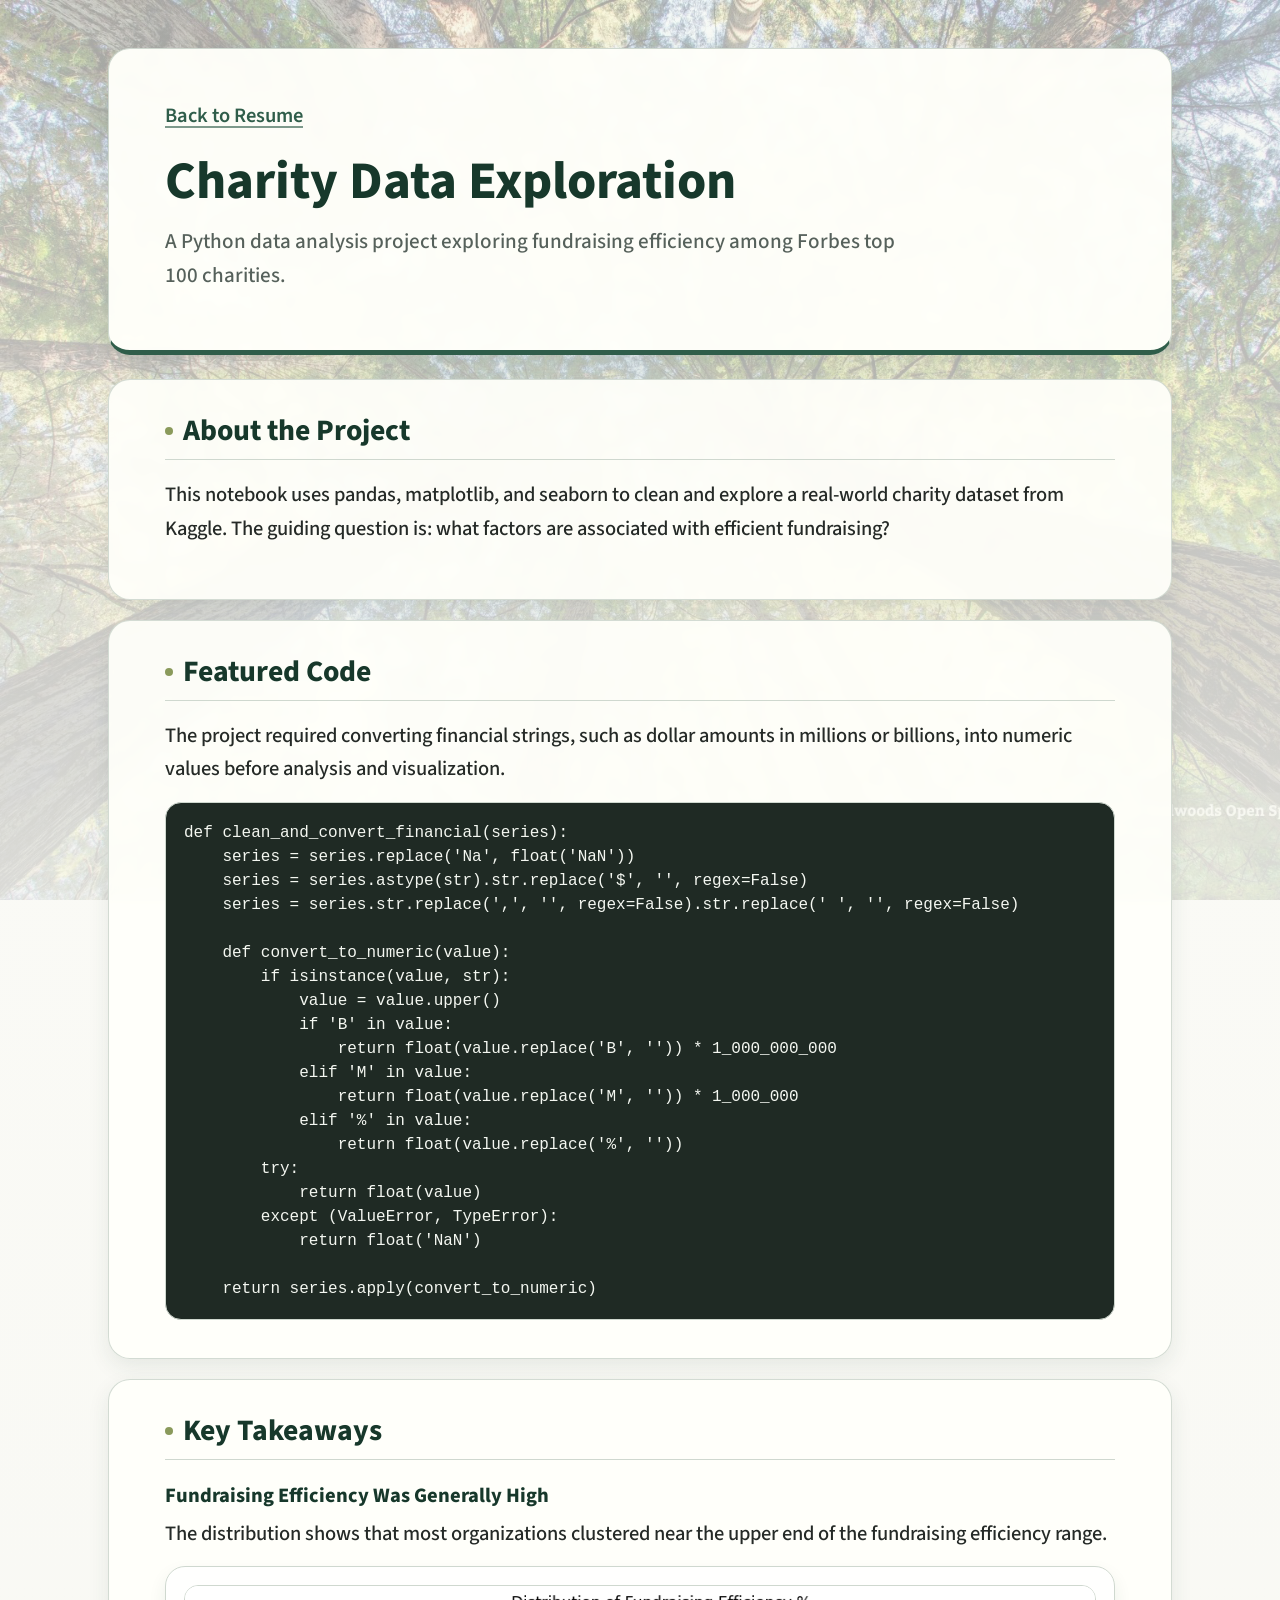
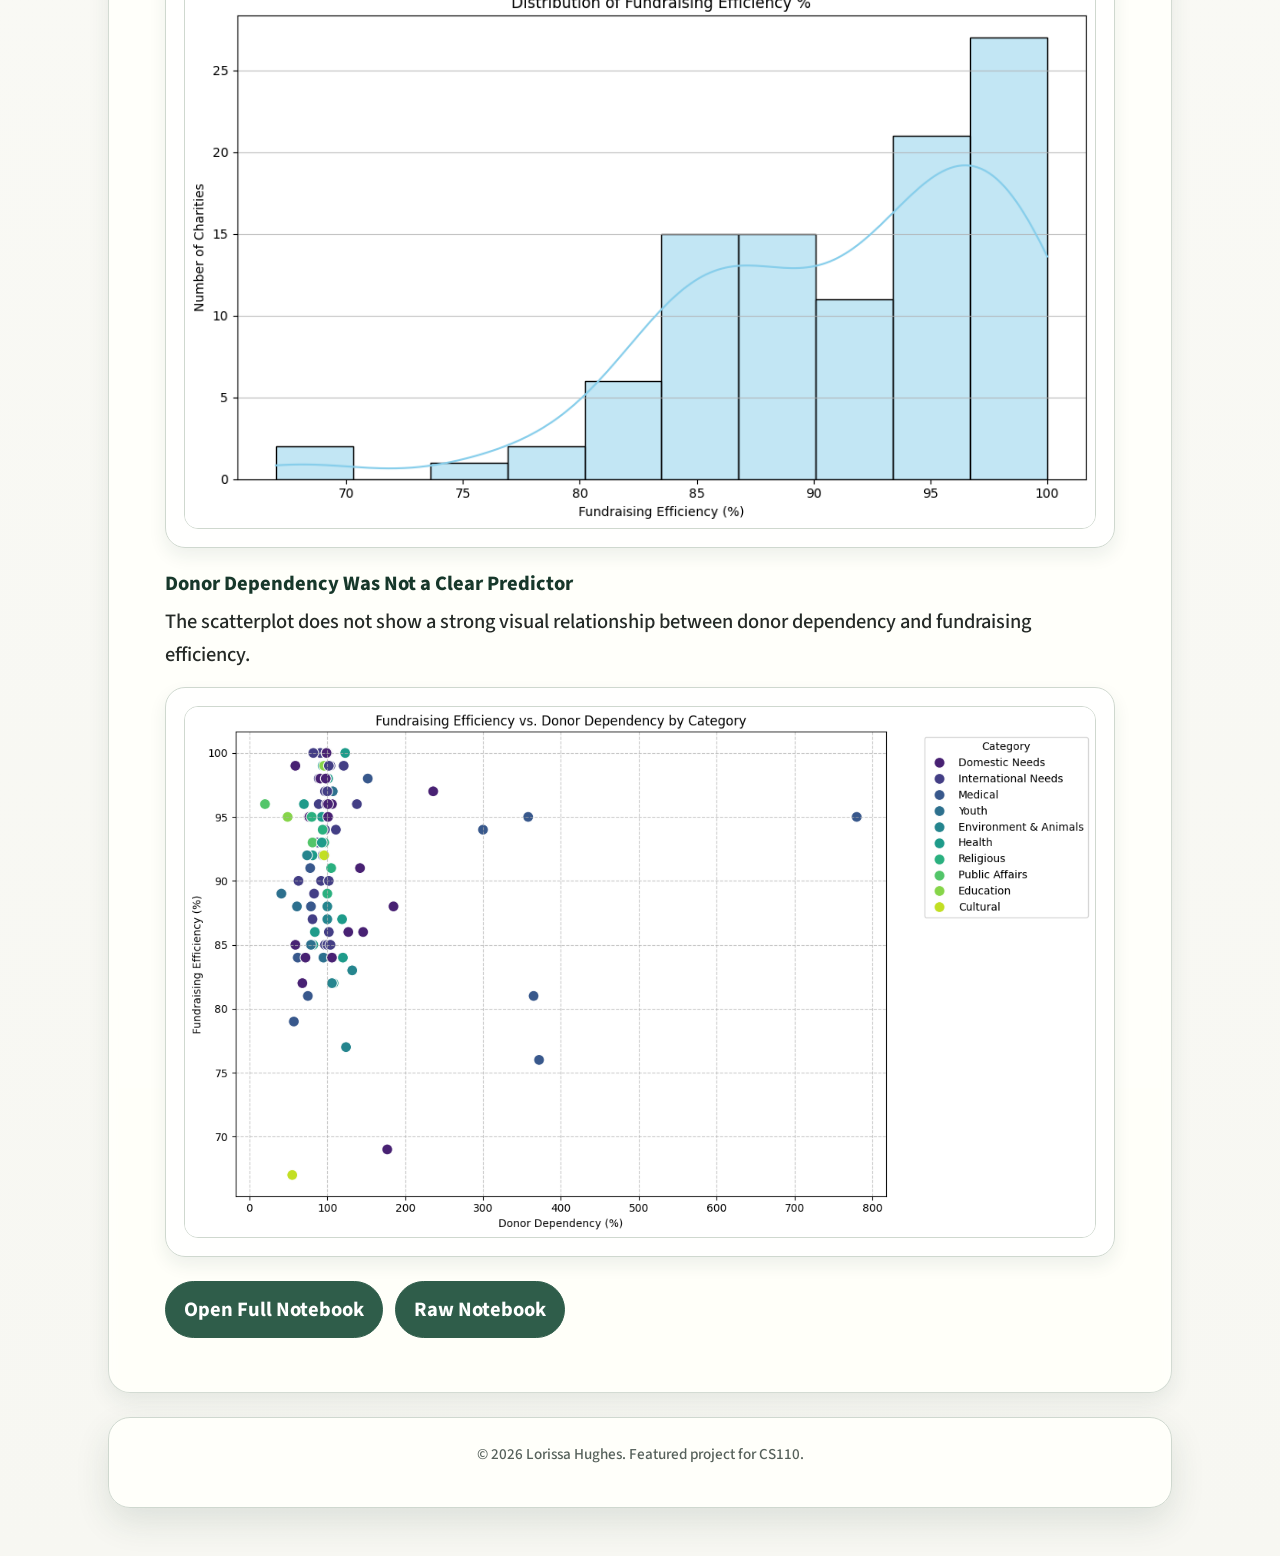
==== charity-data-exploration.html @ ad154ec5 "Add files via upload" ====
<!DOCTYPE html>
<html lang="en">
<head>
    <meta charset="UTF-8">
    <meta name="viewport" content="width=device-width, initial-scale=1.0">
    <title>Charity Data Exploration</title>
    <link rel="stylesheet" href="../styles.css">
</head>
<body>
    <header>
        <p class="project-nav"><a href="../project8.html" title="Return to Lorissa Hughes resume">Back to Resume</a></p>
        <h1>Charity Data Exploration</h1>
        <p class="subtitle">A Python data analysis project exploring fundraising efficiency among Forbes top 100 charities.</p>
    </header>

    <main class="project-page">
        <section>
            <h2>About the Project</h2>
            <p>
                This notebook uses pandas, matplotlib, and seaborn to clean and explore a
                real-world charity dataset from Kaggle. The guiding question is: what factors
                are associated with efficient fundraising?
            </p>
        </section>

        <section>
            <h2>Featured Code</h2>
            <p>
                The project required converting financial strings, such as dollar amounts in
                millions or billions, into numeric values before analysis and visualization.
            </p>
            <pre class="code-sample"><code>def clean_and_convert_financial(series):
    series = series.replace('Na', float('NaN'))
    series = series.astype(str).str.replace('$', '', regex=False)
    series = series.str.replace(',', '', regex=False).str.replace(' ', '', regex=False)

    def convert_to_numeric(value):
        if isinstance(value, str):
            value = value.upper()
            if 'B' in value:
                return float(value.replace('B', '')) * 1_000_000_000
            elif 'M' in value:
                return float(value.replace('M', '')) * 1_000_000
            elif '%' in value:
                return float(value.replace('%', ''))
        try:
            return float(value)
        except (ValueError, TypeError):
            return float('NaN')

    return series.apply(convert_to_numeric)</code></pre>
        </section>

        <section>
            <h2>Key Takeaways</h2>
            <h3>Fundraising Efficiency Was Generally High</h3>
            <p>
                The distribution shows that most organizations clustered near the upper
                end of the fundraising efficiency range.
            </p>
            <div class="graph-bubble">
                <img src="project6-fundraising-efficiency-distribution.png" alt="Histogram showing the distribution of fundraising efficiency percentages">
            </div>

            <h3>Donor Dependency Was Not a Clear Predictor</h3>
            <p>
                The scatterplot does not show a strong visual relationship between donor
                dependency and fundraising efficiency.
            </p>
            <div class="graph-bubble">
                <img src="project6-donor-dependency-scatter.png" alt="Scatterplot comparing fundraising efficiency and donor dependency by charity category">
            </div>
            <p class="project-actions">
                <a class="button" href="project6-full-notebook.html" title="Open the full Charity Data Exploration notebook with outputs">Open Full Notebook</a>
                <a class="button" href="project6-2.ipynb" title="Open the raw Charity Data Exploration notebook file">Raw Notebook</a>
            </p>
        </section>
    </main>

    <footer>
        <p>&copy; 2026 Lorissa Hughes. Featured project for CS110.</p>
    </footer>
</body>
</html>
---- styles.css ----
/* Lorissa H. */
/* Final project stylesheet: minimalist, professional, with PNW-inspired accents. */

@import url("https://fonts.googleapis.com/css2?family=Source+Sans+3:wght@400;500;600;700;800&display=swap");

/* Reset the browser defaults so spacing is predictable across the whole page. */
* {
    margin: 0;
    padding: 0;
    box-sizing: border-box;
}

/* Main color palette for the page. */
:root {
    --page: #f7f7f2;
    --surface: rgba(255, 255, 250, 0.96);
    --surface-strong: #ffffff;
    --text: #252a27;
    --muted: #56615b;
    --line: #cfd8cf;
    --green: #2f5d4a;
    --green-dark: #17382b;
    --green-soft: #e4eee8;
    --moss: #8a9a5b;
    --shadow: 0 14px 34px rgba(31, 63, 50, 0.12);
    --shadow-soft: 0 8px 22px rgba(31, 63, 50, 0.09);
}

/* Enables smooth scrolling for in-page links. */
html {
    scroll-behavior: smooth;
}

/* Sets the main page width, typography, and background color. */
body {
    min-height: 100vh;
    max-width: 1120px;
    margin: 0 auto;
    padding: 48px 28px;
    position: relative;
    font-family: "Source Sans 3", "Helvetica Neue", Arial, sans-serif;
    font-size: 1.28rem;
    font-weight: 500;
    line-height: 1.62;
    color: var(--text);
    background:
        radial-gradient(circle at top left, rgba(228, 238, 232, 0.9), transparent 34rem),
        linear-gradient(180deg, #fbfbf7 0%, var(--page) 100%);
}

/* Adds the transparent redwoods background image behind the content. */
body::before {
    content: "";
    position: fixed;
    top: 0;
    left: 0;
    width: 100%;
    height: 100%;
    background-image:
        linear-gradient(rgba(247, 247, 242, 0.66), rgba(247, 247, 242, 0.88)),
        url("redwoods-background.png");
    background-position: center;
    background-size: cover;
    opacity: 0.95;
    z-index: -1;
}

/* Gives the major page areas a light panel effect so the text stays readable. */
header,
footer {
    background: var(--surface);
    border: 1px solid var(--line);
    border-radius: 22px;
    box-shadow: var(--shadow);
    backdrop-filter: blur(4px);
}

/* Styles the top introduction area. */
header {
    padding: 50px 56px 42px;
    border-bottom: 5px solid var(--green);
}

/* Places intro text and profile photo side by side on larger screens. */
.profile-header {
    display: flex;
    align-items: center;
    gap: 28px;
}

/* Allows the intro text to take up the available space next to the image. */
.profile-text {
    flex: 1;
}

/* Keeps the profile picture consistently sized and cropped. */
.profile-photo {
    width: 190px;
    aspect-ratio: 1;
    object-fit: cover;
    object-position: center;
    border-radius: 24px;
    border: 4px solid var(--surface-strong);
    box-shadow: 0 0 0 1px var(--line);
}

/* Keeps email and phone links grouped without crowding them. */
.contact-links {
    display: flex;
    flex-wrap: wrap;
    gap: 10px 16px;
    margin-bottom: 0;
}

/* Slightly sizes down the contact links so they do not overpower the header. */
.contact-links a {
    font-size: 0.98rem;
}

/* Creates space between the header and the individual content sections. */
main {
    display: grid;
    gap: 18px;
    margin-top: 24px;
}

/* Keeps the footer simple and secondary. */
footer {
    margin-top: 24px;
    padding: 24px 56px;
    color: var(--muted);
    font-size: 0.95rem;
    text-align: center;
}

/* Shared heading style for a consistent hierarchy. */
h1,
h2,
h3 {
    line-height: 1.2;
    color: var(--green-dark);
    font-weight: 750;
}

/* Main name heading in the header. */
h1 {
    font-size: 3.3rem;
    margin-bottom: 10px;
    letter-spacing: 0;
}

/* Section headings for each major part of the page. */
h2 {
    margin: 38px 0 18px;
    padding-bottom: 10px;
    border-bottom: 1px solid var(--line);
    font-size: 1.85rem;
}

/* Small moss dot detail before section headings. */
h2::before {
    content: "";
    display: inline-block;
    width: 8px;
    height: 8px;
    margin-right: 10px;
    border-radius: 50%;
    background: var(--moss);
    vertical-align: 0.16em;
}

/* Subheadings for schools, jobs, and projects. */
h3 {
    margin: 24px 0 8px;
    font-size: 1.28rem;
}

/* Subtle divider under the header intro. */
hr {
    width: 100%;
    max-width: 420px;
    margin: 20px 0 14px;
    border: 0;
    border-top: 1px solid var(--line);
}

/* Standard paragraph spacing. */
p {
    margin-bottom: 16px;
}

/* Link styling with a quiet green accent. */
a {
    color: var(--green);
    font-weight: 600;
    text-decoration-thickness: 2px;
    text-decoration-color: rgba(47, 93, 74, 0.62);
    text-underline-offset: 4px;
}

/* Makes links feel interactive when hovered or focused. */
a:hover,
a:focus {
    color: var(--green-dark);
    text-decoration-color: var(--green-dark);
}

/* Navigation styling for an optional menu. */
nav {
    margin-top: 24px;
}

/* Keeps navigation links in a flexible row. */
nav ul {
    display: flex;
    flex-wrap: wrap;
    gap: 10px;
    list-style: none;
}

/* Makes nav links look like clean, small buttons. */
nav a {
    display: inline-block;
    padding: 8px 12px;
    border: 1px solid var(--line);
    border-radius: 999px;
    background: var(--surface-strong);
    color: var(--green-dark);
    text-decoration: none;
}

/* Adds a soft green hover effect to nav links. */
nav a:hover,
nav a:focus {
    border-color: var(--green);
    background: var(--green-soft);
}

/* Adds breathing room inside each content section while softly showing the background around it. */
section {
    padding: 34px 56px 38px;
    border: 1px solid rgba(207, 216, 207, 0.9);
    border-radius: 22px;
    background: rgba(255, 255, 250, 0.93);
    box-shadow: var(--shadow-soft);
    backdrop-filter: blur(4px);
}

/* Keeps the first heading in each section from adding extra top space. */
section h2:first-child {
    margin-top: 0;
}

/* Sets consistent spacing for both ordered and unordered lists. */
ul,
ol {
    margin: 0 0 16px 24px;
}

/* Keeps list items readable instead of cramped. */
li {
    margin-bottom: 8px;
}

/* Makes images responsive so they do not overflow on small screens. */
img {
    max-width: 100%;
    height: auto;
    border-radius: 14px;
    border: 1px solid var(--line);
}

/* Optional blockquote styling for quotes or callouts. */
blockquote {
    margin: 20px 0;
    padding: 14px 18px;
    border-left: 4px solid var(--green);
    border-radius: 10px;
    background: var(--green-soft);
    color: var(--green-dark);
}

/* Table styling for structured information. */
table {
    width: 100%;
    margin: 20px 0;
    border-collapse: collapse;
    border-radius: 12px;
    overflow: hidden;
    background: var(--surface-strong);
}

/* Keeps table cells readable and aligned. */
th,
td {
    padding: 11px 12px;
    border-bottom: 1px solid var(--line);
    text-align: left;
}

/* Highlights table headers with the soft green accent. */
th {
    color: var(--green-dark);
    background: var(--green-soft);
}

/* Shared styling for buttons and button-like links. */
button,
.button {
    display: inline-block;
    padding: 11px 18px;
    border: 1px solid var(--green);
    border-radius: 999px;
    background: var(--green);
    color: #ffffff;
    font: inherit;
    font-weight: 700;
    text-decoration: none;
    cursor: pointer;
}

/* Darkens buttons on hover/focus for clearer interaction feedback. */
button:hover,
button:focus,
.button:hover,
.button:focus {
    background: var(--green-dark);
    border-color: var(--green-dark);
}

/* Intro/subtitle text should feel quieter than the main heading. */
.intro,
.subtitle {
    max-width: 760px;
    color: var(--muted);
    font-size: 1.32rem;
}

/* Small highlight style for key phrases. */
.highlight {
    padding: 2px 7px;
    border-radius: 999px;
    background: var(--green-soft);
    color: var(--green-dark);
    font-weight: 650;
}

/* Simple card style for repeated content blocks. */
.card {
    margin: 18px 0;
    padding: 18px;
    border: 1px solid var(--line);
    border-radius: 14px;
    background: var(--surface-strong);
}

/* Organizes featured projects across the page. */
.featured-projects-grid {
    display: grid;
    grid-template-columns: repeat(3, 1fr);
    gap: 22px;
}

/* Keeps featured project entries distinct without making them feel heavy. */
.featured-project {
    display: flex;
    flex-direction: column;
    padding: 24px;
    border: 1px solid var(--line);
    border-radius: 18px;
    background: rgba(255, 255, 255, 0.76);
    box-shadow: 0 8px 18px rgba(31, 63, 50, 0.08);
}

/* Keeps project titles compact inside the horizontal layout. */
.featured-project h3 {
    margin-top: 0;
    color: var(--green-dark);
    font-size: 1.45rem;
    font-weight: 800;
}

/* Pushes each project button to the bottom of its block. */
.featured-project .button {
    align-self: center;
    margin-top: auto;
}

/* Secondary details like dates and locations. */
.details {
    color: var(--muted);
    font-size: 1.02rem;
}

/* Project detail pages use the same panels with focused code examples. */
.project-page {
    display: block;
}

.project-page section {
    margin-top: 20px;
}

.project-nav {
    margin: 0 0 18px;
}

.code-sample {
    overflow-x: auto;
    padding: 18px;
    border: 1px solid var(--line);
    border-radius: 16px;
    background: #1f2a24;
    color: #f4f7f1;
    font-size: 1rem;
    line-height: 1.5;
}

.project-actions {
    display: flex;
    flex-wrap: wrap;
    gap: 12px;
}

/* Keeps project screenshots polished and full-width. */
.scene-image {
    display: block;
    width: 100%;
    margin-top: 14px;
    border-radius: 18px;
    box-shadow: var(--shadow-soft);
}

/* Pairs project takeaways with supporting visuals when a notebook has one. */
.takeaway-plot {
    margin: 18px 0;
    padding: 16px;
    border: 1px solid var(--line);
    border-radius: 14px;
    background: rgba(255, 255, 255, 0.58);
}

.takeaway-plot p {
    margin-bottom: 12px;
}

.takeaway-plot h3 {
    margin-top: 0;
    margin-bottom: 8px;
}

.takeaway-plot img {
    display: block;
    width: 100%;
    background: #ffffff;
}

/* Gives standalone graphs their own rounded visual container. */
.graph-bubble {
    margin: 16px 0 24px;
    padding: 18px;
    border: 1px solid var(--line);
    border-radius: 20px;
    background: rgba(255, 255, 255, 0.78);
    box-shadow: 0 8px 18px rgba(31, 63, 50, 0.08);
}

.graph-bubble img {
    display: block;
    width: 100%;
    border-radius: 14px;
    background: #ffffff;
}

/* Highlights compact code snippets and numeric results on project pages. */
.result-bubble {
    margin: 16px 0 24px;
    padding: 18px;
    border: 1px solid var(--line);
    border-radius: 20px;
    background: rgba(255, 255, 255, 0.78);
    box-shadow: 0 8px 18px rgba(31, 63, 50, 0.08);
}

.result-bubble pre {
    overflow-x: auto;
    margin-bottom: 12px;
    padding: 14px;
    border-radius: 14px;
    background: #1f2a24;
    color: #f4f7f1;
    font-size: 0.98rem;
    line-height: 1.45;
}

.result-line {
    margin-bottom: 6px;
    color: var(--green-dark);
    font-size: 1.1rem;
    font-weight: 800;
}

.note {
    color: var(--muted);
    font-size: 0.96rem;
}

/* Full notebook exports keep cells readable inside the site design. */
.notebook-cell {
    margin-top: 20px;
    padding: 22px;
    border: 1px solid var(--line);
    border-radius: 20px;
    background: rgba(255, 255, 250, 0.93);
    box-shadow: var(--shadow-soft);
}

.notebook-cell h1,
.notebook-cell h2,
.notebook-cell h3,
.notebook-cell h4 {
    margin-top: 0;
}

.cell-label {
    margin-bottom: 8px;
    color: var(--muted);
    font-size: 0.9rem;
    font-weight: 700;
}

.notebook-output {
    overflow-x: auto;
    margin-top: 12px;
    padding: 14px;
    border: 1px solid var(--line);
    border-radius: 12px;
    background: var(--surface-strong);
    color: var(--text);
    font-size: 0.92rem;
    line-height: 1.45;
}

.notebook-plot {
    display: block;
    max-width: 100%;
    margin-top: 14px;
    border-radius: 14px;
    border: 1px solid var(--line);
    background: #ffffff;
}

.notebook-html-output {
    overflow-x: auto;
    margin-top: 12px;
}

/* Mobile layout adjustments so the page still works on phones. */
@media (max-width: 700px) {
    /* Reduces the outer page padding on smaller screens. */
    body {
        padding: 22px 14px;
        font-size: 1.15rem;
    }

    /* Keeps the main panels from feeling too tight on mobile. */
    header,
    footer {
        padding-left: 22px;
        padding-right: 22px;
    }

    /* Reduces section padding on smaller screens. */
    section {
        padding: 26px 22px 28px;
    }

    /* Stacks featured projects so they stay readable on narrow screens. */
    .featured-projects-grid {
        grid-template-columns: 1fr;
    }

    /* Stacks the intro text and profile photo on narrow screens. */
    .profile-header {
        align-items: flex-start;
        flex-direction: column;
        gap: 18px;
    }

    /* Makes the profile photo smaller on mobile. */
    .profile-photo {
        width: 136px;
    }

    /* Stacks contact links so they are easy to tap. */
    .contact-links {
        display: block;
    }

    /* Adds space between stacked contact links. */
    .contact-links a {
        display: block;
        margin-bottom: 6px;
    }

    /* Scales the main heading down on mobile. */
    h1 {
        font-size: 2.45rem;
    }

    h2 {
        font-size: 1.55rem;
    }

    h3 {
        font-size: 1.18rem;
    }

    /* Stacks nav links on small screens. */
    nav ul {
        display: block;
    }

    /* Adds spacing between stacked nav list items. */
    nav li {
        margin-bottom: 8px;
    }

    /* Makes nav links full width for easier tapping. */
    nav a {
        width: 100%;
    }
}
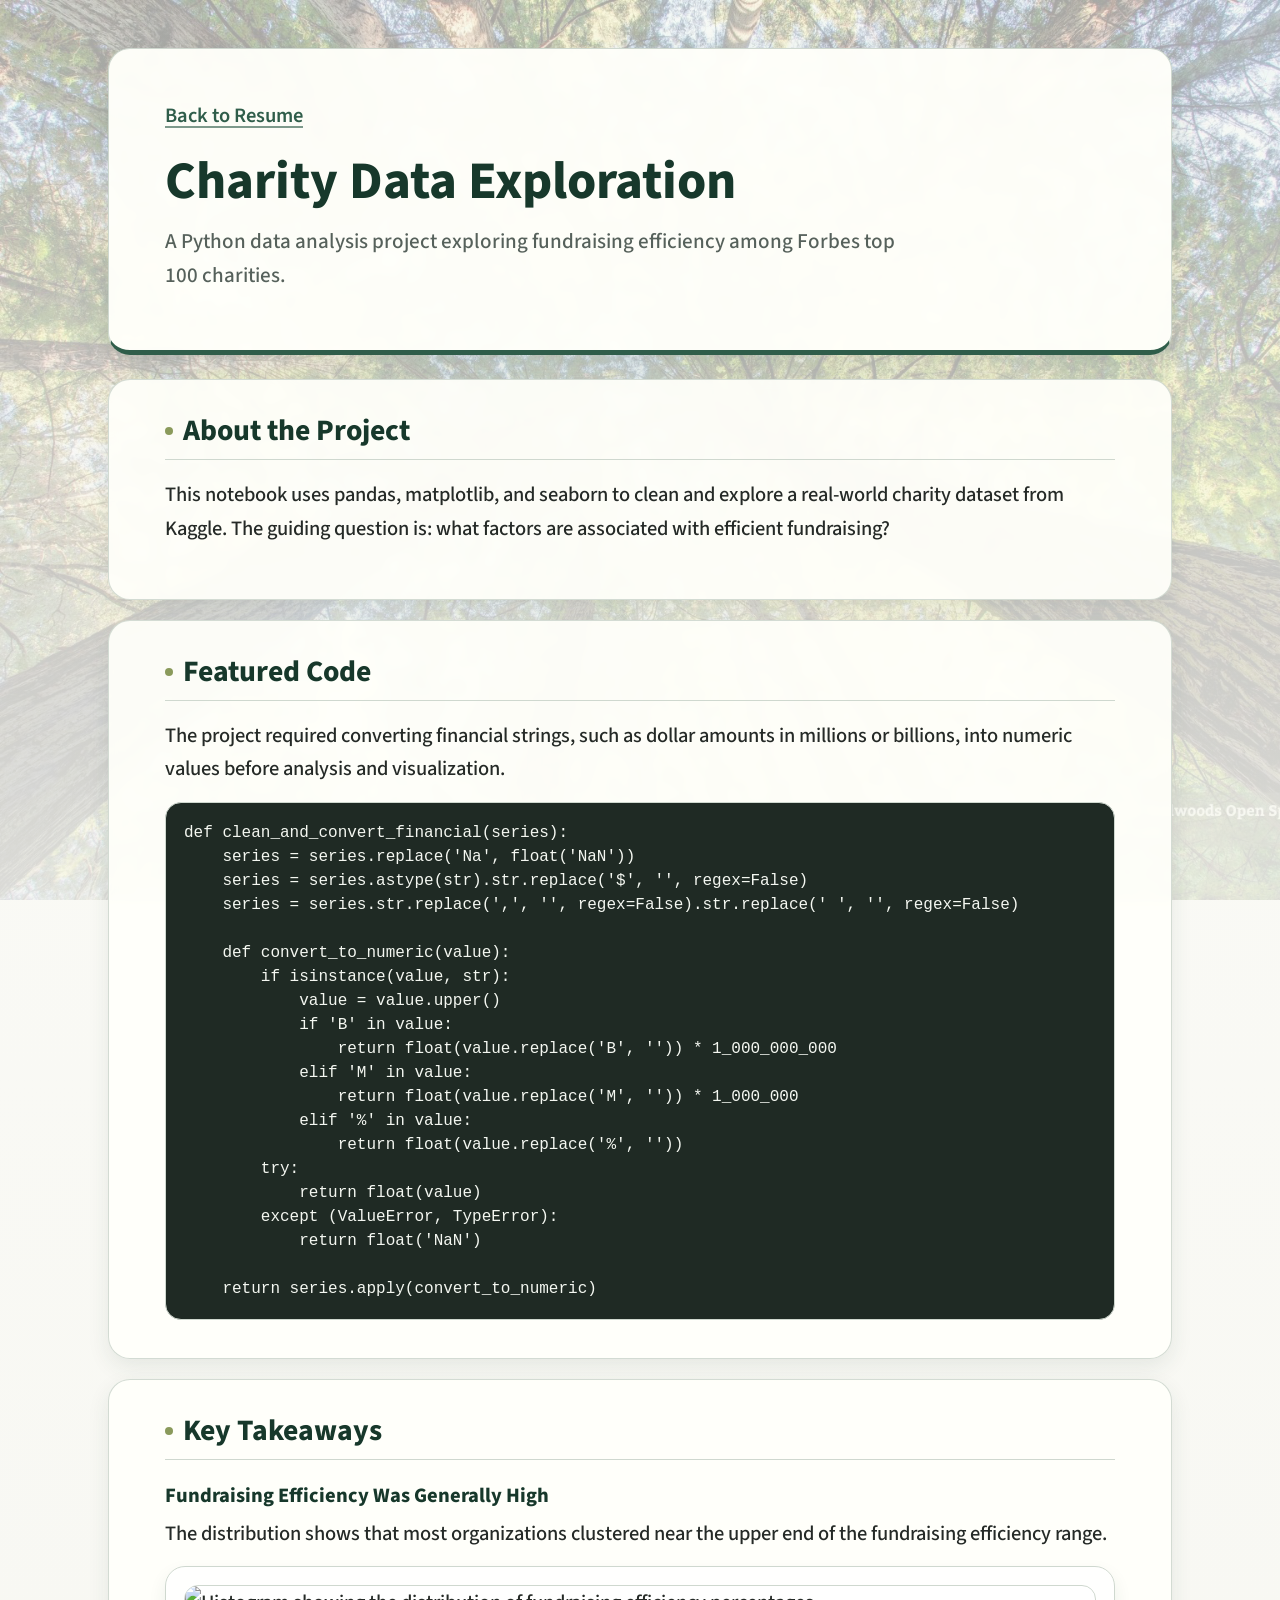
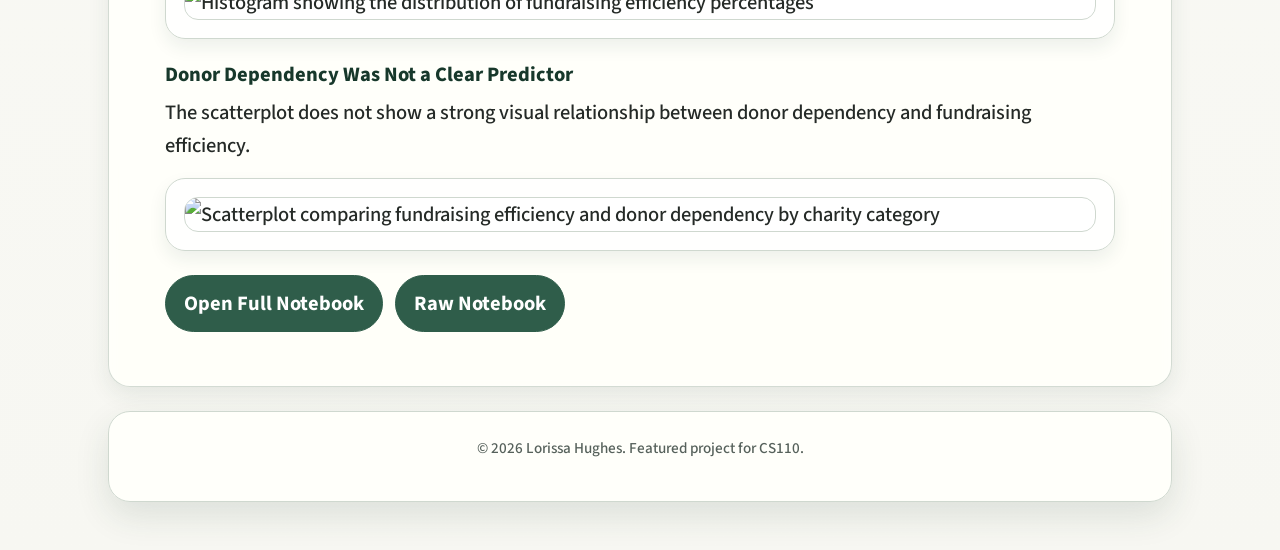
==== commit fa319997: "Add files via upload" ====
--- a/charity-data-exploration.html
+++ b/charity-data-exploration.html
@@ -4,11 +4,11 @@
     <meta charset="UTF-8">
     <meta name="viewport" content="width=device-width, initial-scale=1.0">
     <title>Charity Data Exploration</title>
-    <link rel="stylesheet" href="../styles.css">
+    <link rel="stylesheet" href="styles.css">
 </head>
 <body>
     <header>
-        <p class="project-nav"><a href="../project8.html" title="Return to Lorissa Hughes resume">Back to Resume</a></p>
+        <p class="project-nav"><a href="index.html" title="Return to Lorissa Hughes resume">Back to Resume</a></p>
         <h1>Charity Data Exploration</h1>
         <p class="subtitle">A Python data analysis project exploring fundraising efficiency among Forbes top 100 charities.</p>
     </header>
@@ -59,7 +59,7 @@
                 end of the fundraising efficiency range.
             </p>
             <div class="graph-bubble">
-                <img src="project6-fundraising-efficiency-distribution.png" alt="Histogram showing the distribution of fundraising efficiency percentages">
+                <img src="featured_projects/project6-fundraising-efficiency-distribution.png" alt="Histogram showing the distribution of fundraising efficiency percentages">
             </div>
 
             <h3>Donor Dependency Was Not a Clear Predictor</h3>
@@ -68,11 +68,11 @@
                 dependency and fundraising efficiency.
             </p>
             <div class="graph-bubble">
-                <img src="project6-donor-dependency-scatter.png" alt="Scatterplot comparing fundraising efficiency and donor dependency by charity category">
+                <img src="featured_projects/project6-donor-dependency-scatter.png" alt="Scatterplot comparing fundraising efficiency and donor dependency by charity category">
             </div>
             <p class="project-actions">
-                <a class="button" href="project6-full-notebook.html" title="Open the full Charity Data Exploration notebook with outputs">Open Full Notebook</a>
-                <a class="button" href="project6-2.ipynb" title="Open the raw Charity Data Exploration notebook file">Raw Notebook</a>
+                <a class="button" href="featured_projects/project6-full-notebook.html" title="Open the full Charity Data Exploration notebook with outputs">Open Full Notebook</a>
+                <a class="button" href="featured_projects/project6-2.ipynb" title="Open the raw Charity Data Exploration notebook file">Raw Notebook</a>
             </p>
         </section>
     </main>
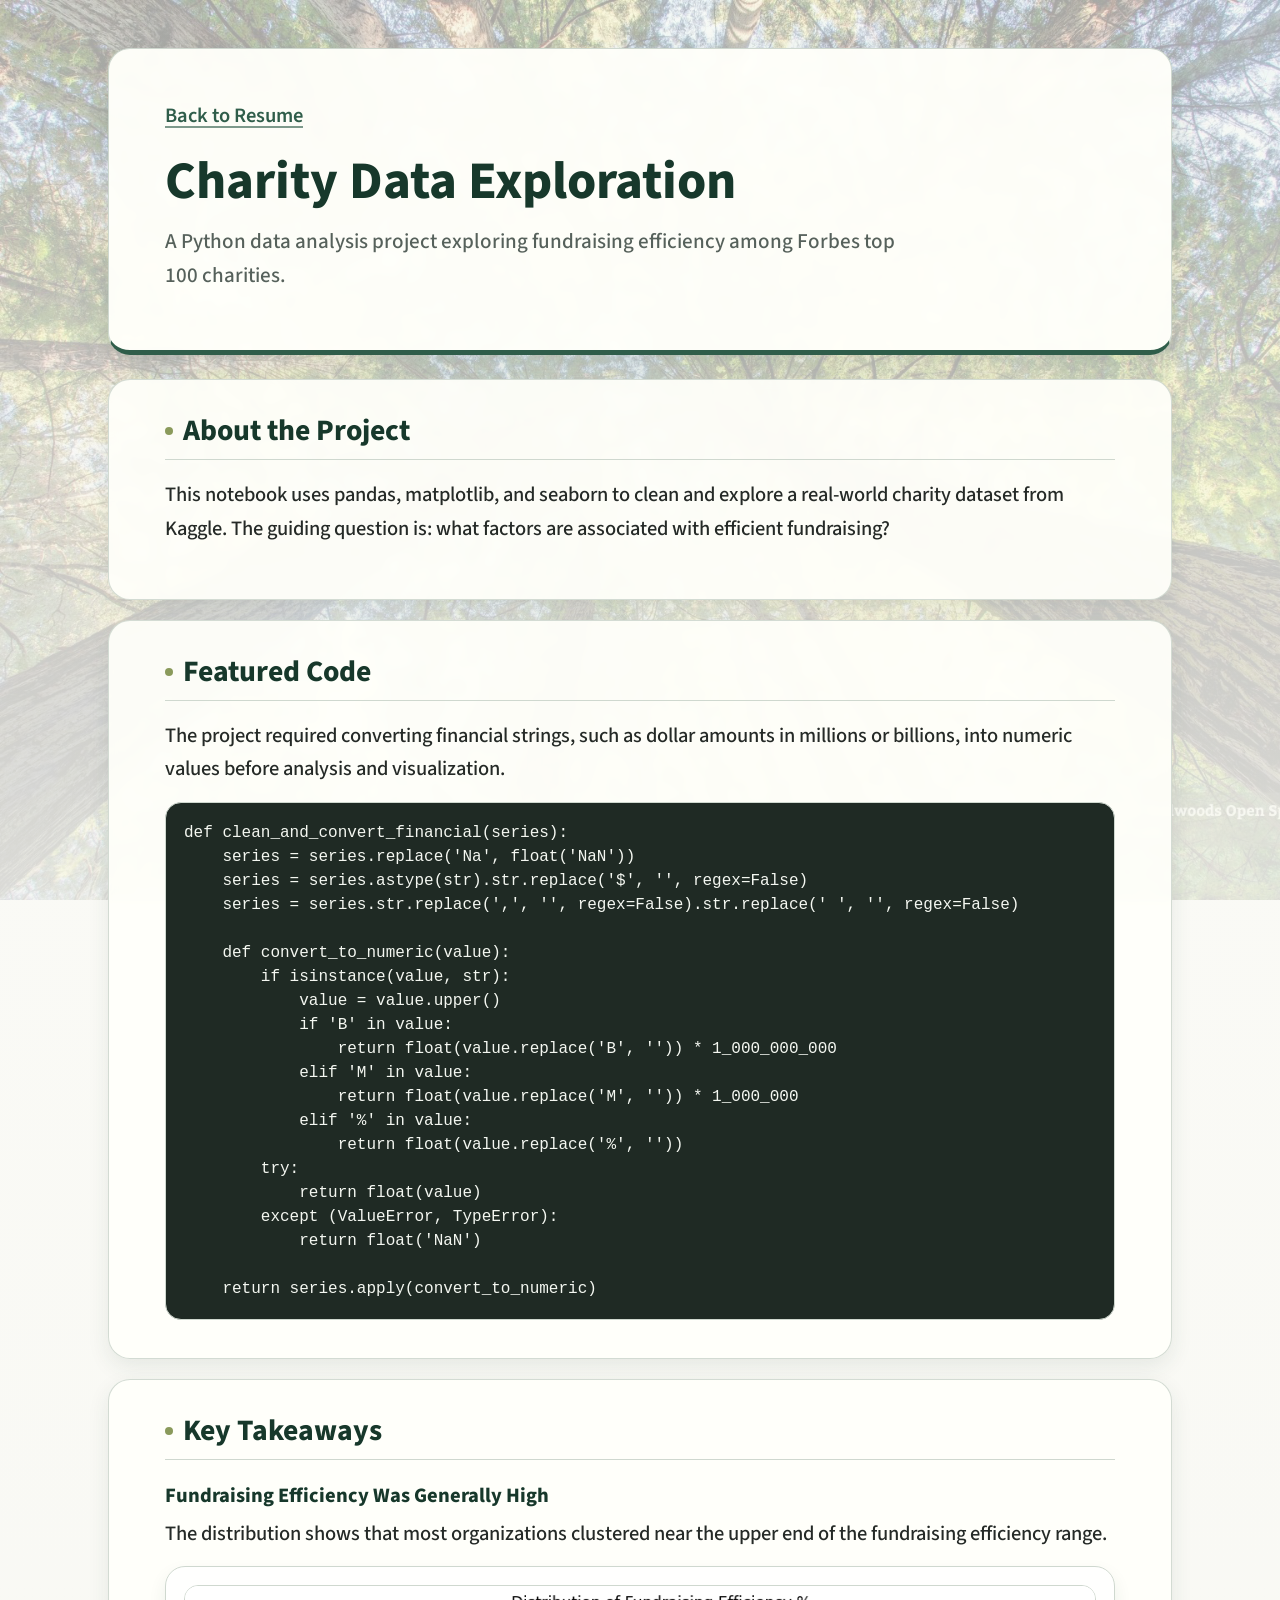
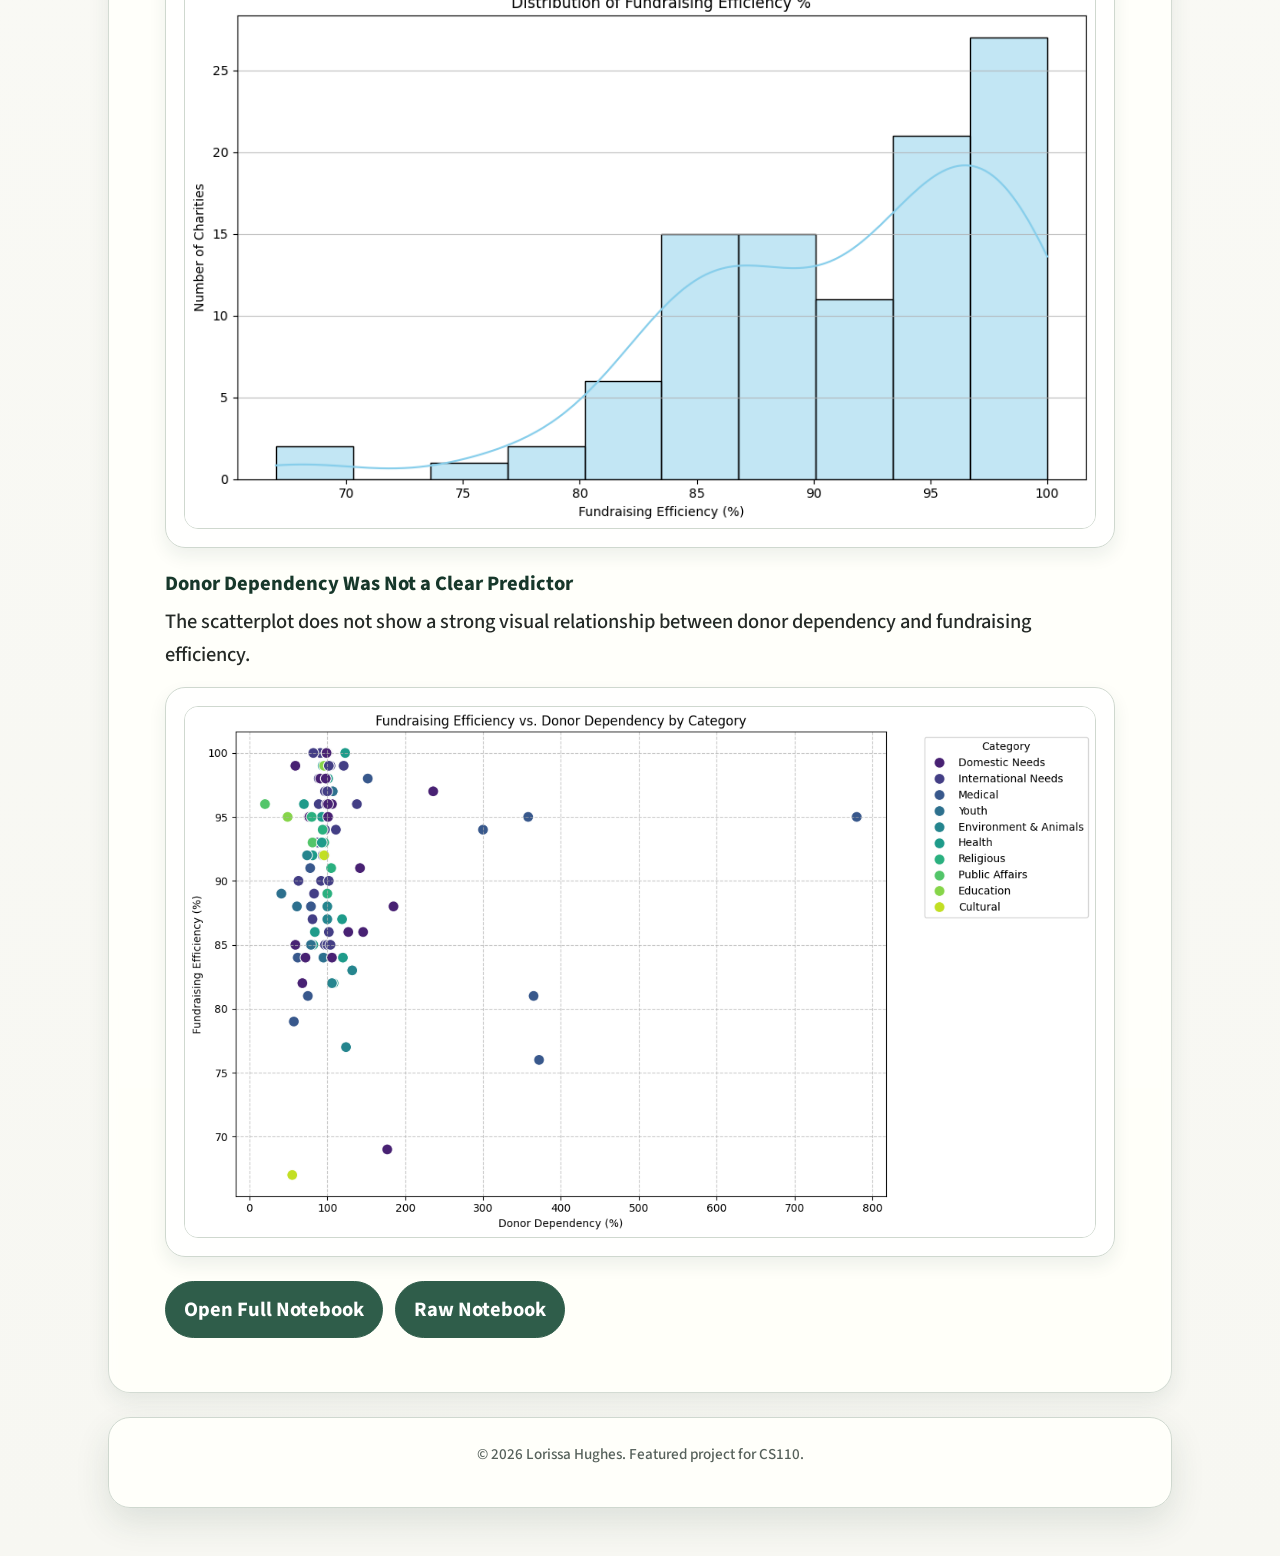
==== commit bde1ee1d: "Add files via upload" ====
--- a/charity-data-exploration.html
+++ b/charity-data-exploration.html
@@ -59,7 +59,7 @@
                 end of the fundraising efficiency range.
             </p>
             <div class="graph-bubble">
-                <img src="featured_projects/project6-fundraising-efficiency-distribution.png" alt="Histogram showing the distribution of fundraising efficiency percentages">
+                <img src="[data-uri]" alt="Histogram showing the distribution of fundraising efficiency percentages">
             </div>
 
             <h3>Donor Dependency Was Not a Clear Predictor</h3>
@@ -68,7 +68,7 @@
                 dependency and fundraising efficiency.
             </p>
             <div class="graph-bubble">
-                <img src="featured_projects/project6-donor-dependency-scatter.png" alt="Scatterplot comparing fundraising efficiency and donor dependency by charity category">
+                <img src="[data-uri]" alt="Scatterplot comparing fundraising efficiency and donor dependency by charity category">
             </div>
             <p class="project-actions">
                 <a class="button" href="featured_projects/project6-full-notebook.html" title="Open the full Charity Data Exploration notebook with outputs">Open Full Notebook</a>
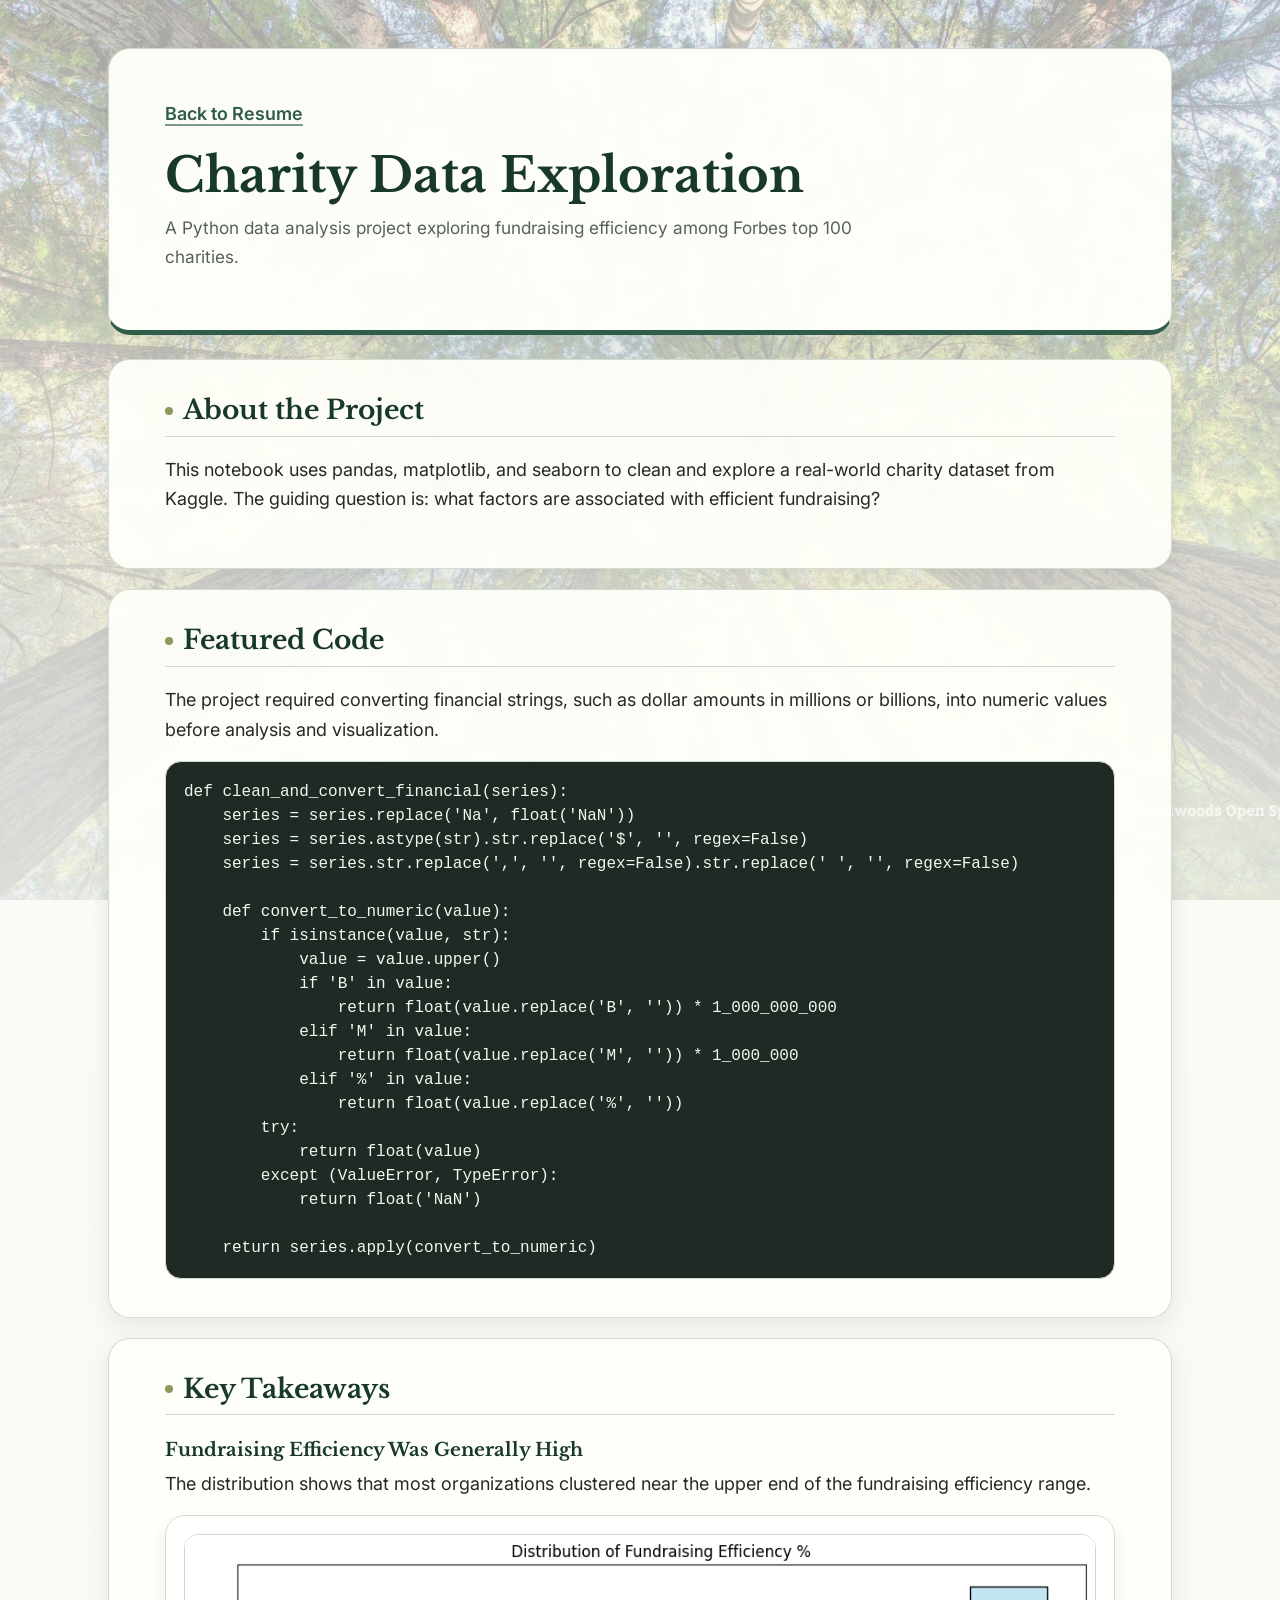
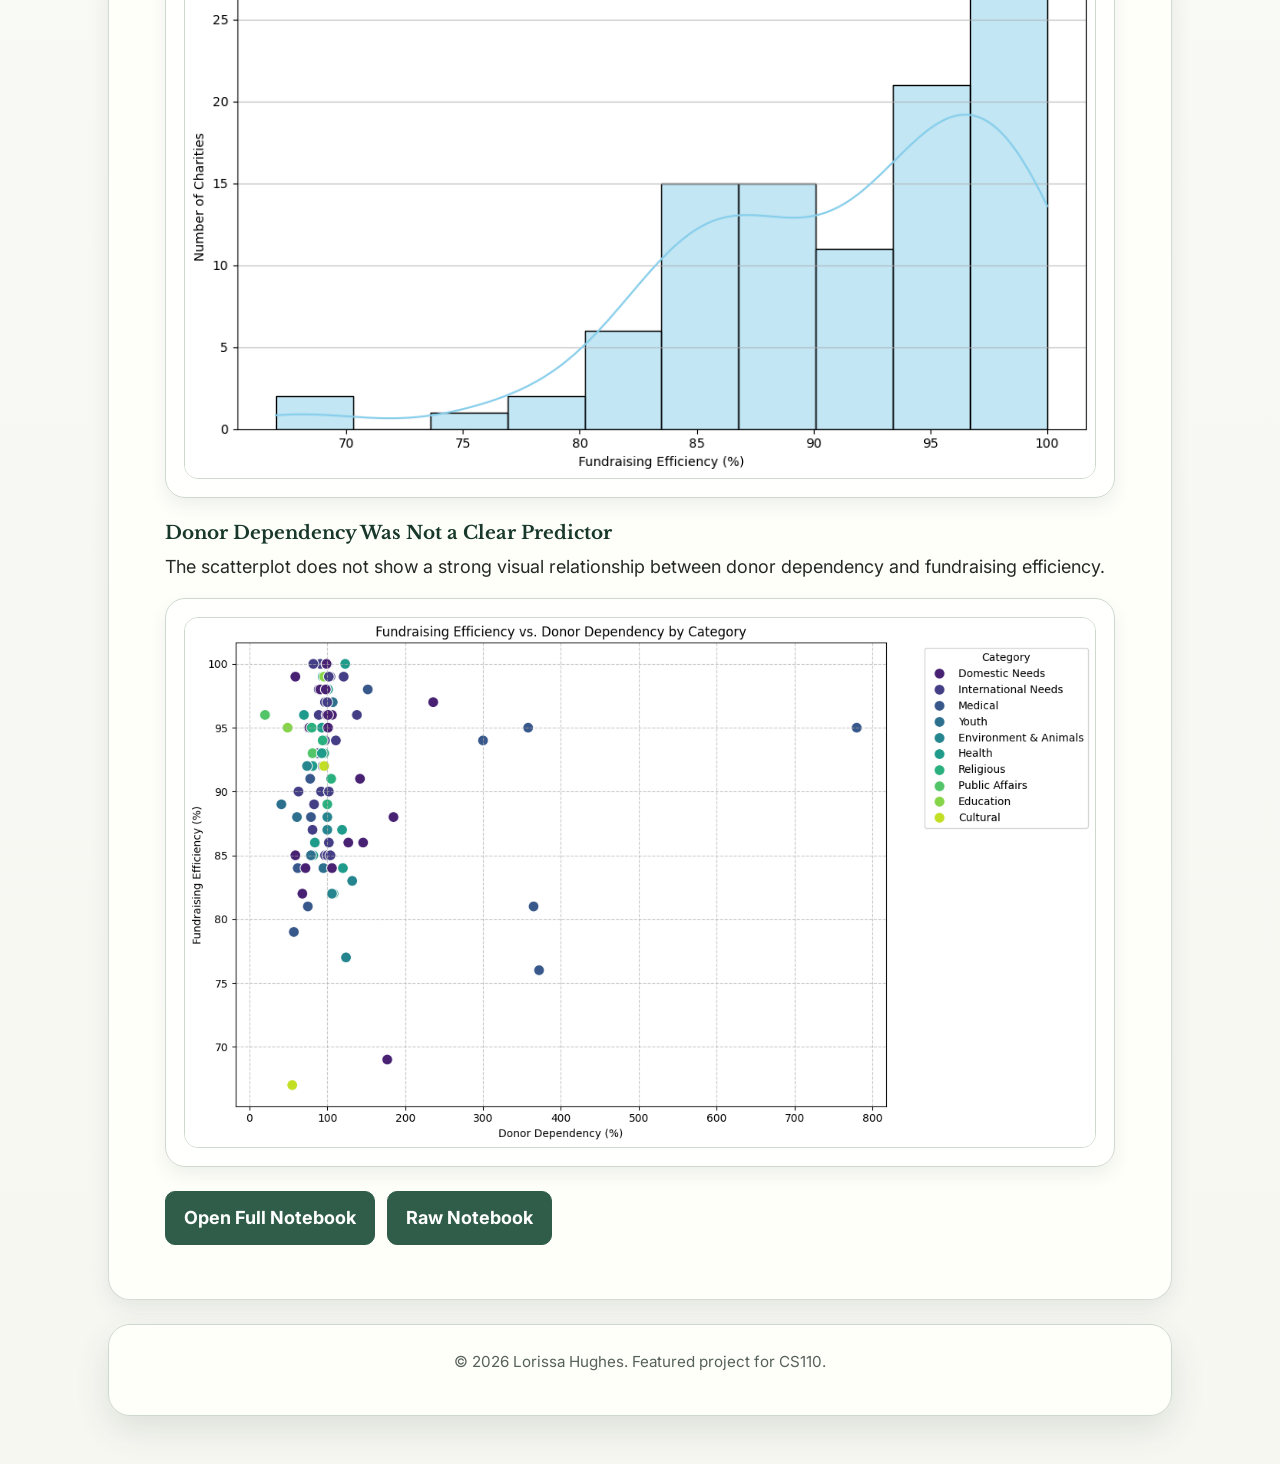
==== commit 298dc460: "Add files via upload" ====
--- a/charity-data-exploration.html
+++ b/charity-data-exploration.html
@@ -4,7 +4,7 @@
     <meta charset="UTF-8">
     <meta name="viewport" content="width=device-width, initial-scale=1.0">
     <title>Charity Data Exploration</title>
-    <link rel="stylesheet" href="styles.css">
+    <link rel="stylesheet" href="styles.css?v=20260603">
 </head>
 <body>
     <header>
@@ -59,7 +59,7 @@
                 end of the fundraising efficiency range.
             </p>
             <div class="graph-bubble">
-                <img src="[data-uri]" alt="Histogram showing the distribution of fundraising efficiency percentages">
+                <img src="charity-efficiency.png" alt="Histogram showing the distribution of fundraising efficiency percentages">
             </div>
 
             <h3>Donor Dependency Was Not a Clear Predictor</h3>
@@ -68,11 +68,11 @@
                 dependency and fundraising efficiency.
             </p>
             <div class="graph-bubble">
-                <img src="[data-uri]" alt="Scatterplot comparing fundraising efficiency and donor dependency by charity category">
+                <img src="charity-donor-dependency.png" alt="Scatterplot comparing fundraising efficiency and donor dependency by charity category">
             </div>
             <p class="project-actions">
-                <a class="button" href="featured_projects/project6-full-notebook.html" title="Open the full Charity Data Exploration notebook with outputs">Open Full Notebook</a>
-                <a class="button" href="featured_projects/project6-2.ipynb" title="Open the raw Charity Data Exploration notebook file">Raw Notebook</a>
+                <a class="button" href="project6-full-notebook.html" title="Open the full Charity Data Exploration notebook with outputs">Open Full Notebook</a>
+                <a class="button" href="project6-2.ipynb" title="Open the raw Charity Data Exploration notebook file">Raw Notebook</a>
             </p>
         </section>
     </main>
--- a/styles.css
+++ b/styles.css
@@ -1,7 +1,7 @@
 /* Lorissa H. */
 /* Final project stylesheet: minimalist, professional, with PNW-inspired accents. */
 
-@import url("https://fonts.googleapis.com/css2?family=Source+Sans+3:wght@400;500;600;700;800&display=swap");
+@import url("https://fonts.googleapis.com/css2?family=Libre+Baskerville:wght@400;700&family=Inter:wght@400;500;600;700&display=swap");
 
 /* Reset the browser defaults so spacing is predictable across the whole page. */
 * {
@@ -38,10 +38,10 @@
     margin: 0 auto;
     padding: 48px 28px;
     position: relative;
-    font-family: "Source Sans 3", "Helvetica Neue", Arial, sans-serif;
-    font-size: 1.28rem;
-    font-weight: 500;
-    line-height: 1.62;
+    font-family: "Inter", -apple-system, BlinkMacSystemFont, "Segoe UI", Arial, sans-serif;
+    font-size: 18px;
+    font-weight: 400;
+    line-height: 1.66;
     color: var(--text);
     background:
         radial-gradient(circle at top left, rgba(228, 238, 232, 0.9), transparent 34rem),
@@ -137,14 +137,15 @@
 h1,
 h2,
 h3 {
+    font-family: "Libre Baskerville", Georgia, serif;
     line-height: 1.2;
     color: var(--green-dark);
-    font-weight: 750;
+    font-weight: 700;
 }
 
 /* Main name heading in the header. */
 h1 {
-    font-size: 3.3rem;
+    font-size: 3rem;
     margin-bottom: 10px;
     letter-spacing: 0;
 }
@@ -154,7 +155,7 @@
     margin: 38px 0 18px;
     padding-bottom: 10px;
     border-bottom: 1px solid var(--line);
-    font-size: 1.85rem;
+    font-size: 1.65rem;
 }
 
 /* Small moss dot detail before section headings. */
@@ -172,7 +173,7 @@
 /* Subheadings for schools, jobs, and projects. */
 h3 {
     margin: 24px 0 8px;
-    font-size: 1.28rem;
+    font-size: 1.15rem;
 }
 
 /* Subtle divider under the header intro. */
@@ -310,7 +311,7 @@
     display: inline-block;
     padding: 11px 18px;
     border: 1px solid var(--green);
-    border-radius: 999px;
+    border-radius: 10px;
     background: var(--green);
     color: #ffffff;
     font: inherit;
@@ -333,7 +334,7 @@
 .subtitle {
     max-width: 760px;
     color: var(--muted);
-    font-size: 1.32rem;
+    font-size: 1.08rem;
 }
 
 /* Small highlight style for key phrases. */
@@ -376,8 +377,8 @@
 .featured-project h3 {
     margin-top: 0;
     color: var(--green-dark);
-    font-size: 1.45rem;
-    font-weight: 800;
+    font-size: 1.28rem;
+    font-weight: 700;
 }
 
 /* Pushes each project button to the bottom of its block. */
@@ -560,7 +561,7 @@
     /* Reduces the outer page padding on smaller screens. */
     body {
         padding: 22px 14px;
-        font-size: 1.15rem;
+        font-size: 17px;
     }
 
     /* Keeps the main panels from feeling too tight on mobile. */
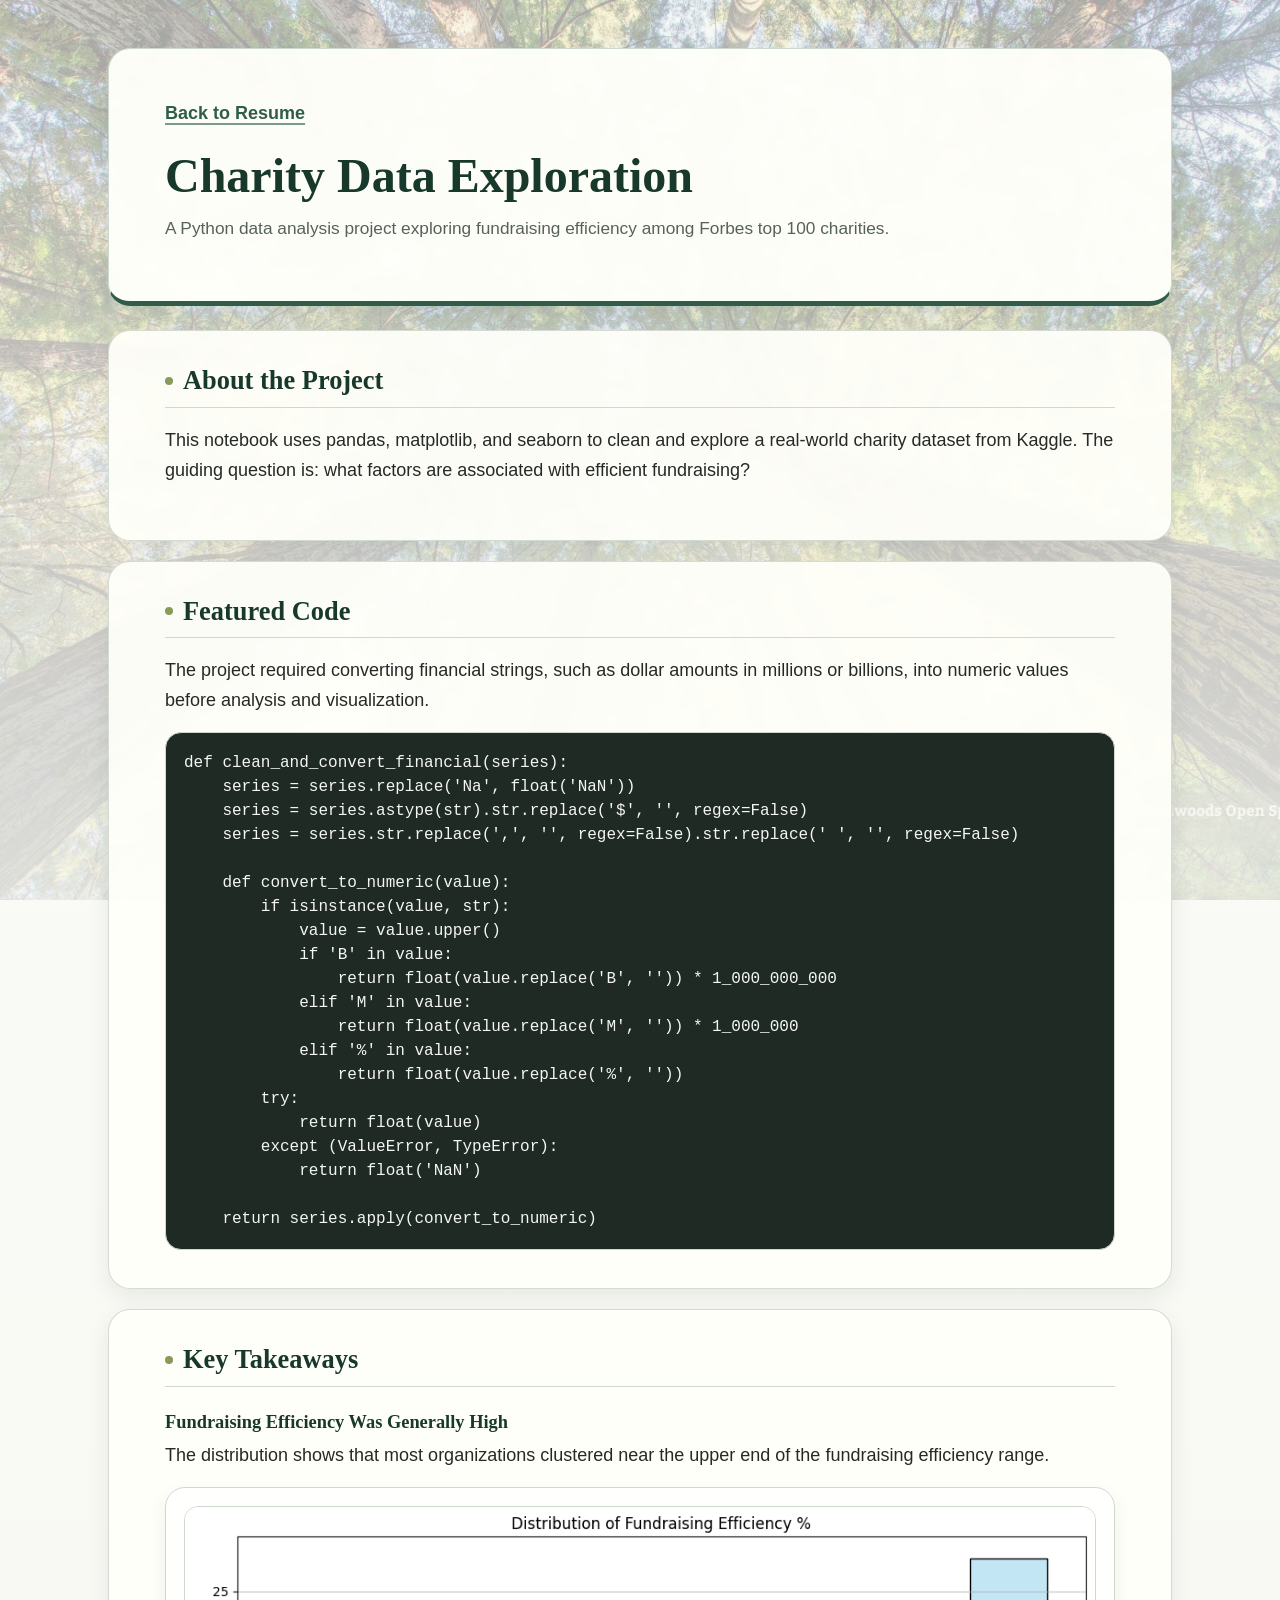
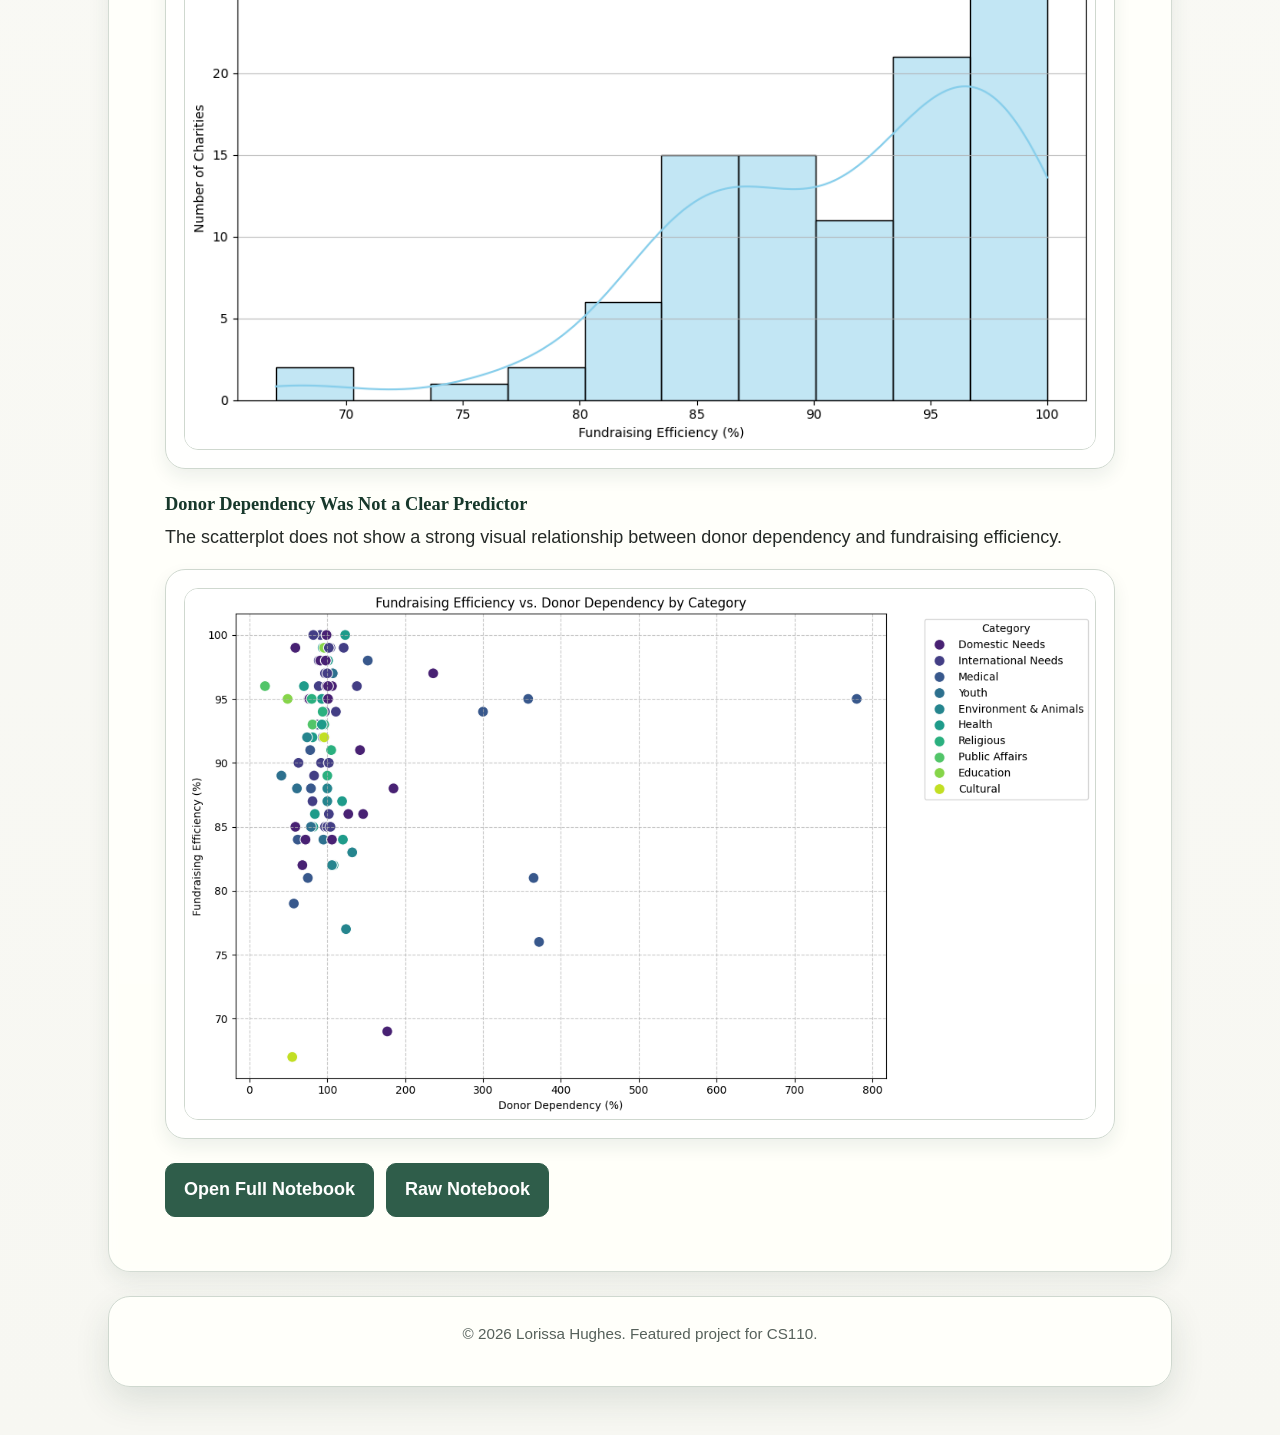
==== commit fab03995: "Add files via upload" ====
--- a/charity-data-exploration.html
+++ b/charity-data-exploration.html
@@ -4,7 +4,7 @@
     <meta charset="UTF-8">
     <meta name="viewport" content="width=device-width, initial-scale=1.0">
     <title>Charity Data Exploration</title>
-    <link rel="stylesheet" href="styles.css?v=20260603">
+    <link rel="stylesheet" href="project8-styles.css?v=2">
 </head>
 <body>
     <header>
--- a/project8-styles.css
+++ b/project8-styles.css
@@ -0,0 +1,632 @@
+/* Lorissa H. */
+/* Final project stylesheet: minimalist, professional, with PNW-inspired accents. */
+
+/* Reset the browser defaults so spacing is predictable across the whole page. */
+* {
+    margin: 0;
+    padding: 0;
+    box-sizing: border-box;
+}
+
+/* Main color palette for the page. */
+:root {
+    --page: #f7f7f2;
+    --surface: rgba(255, 255, 250, 0.96);
+    --surface-strong: #ffffff;
+    --text: #252a27;
+    --muted: #56615b;
+    --line: #cfd8cf;
+    --green: #2f5d4a;
+    --green-dark: #17382b;
+    --green-soft: #e4eee8;
+    --moss: #8a9a5b;
+    --shadow: 0 14px 34px rgba(31, 63, 50, 0.12);
+    --shadow-soft: 0 8px 22px rgba(31, 63, 50, 0.09);
+}
+
+/* Enables smooth scrolling for in-page links. */
+html {
+    scroll-behavior: smooth;
+}
+
+/* Sets the main page width, typography, and background color. */
+body {
+    min-height: 100vh;
+    max-width: 1120px;
+    margin: 0 auto;
+    padding: 48px 28px;
+    position: relative;
+    font-family: -apple-system, BlinkMacSystemFont, "Segoe UI", Arial, sans-serif;
+    font-size: 18px;
+    font-weight: 400;
+    line-height: 1.66;
+    color: var(--text);
+    background:
+        radial-gradient(circle at top left, rgba(228, 238, 232, 0.9), transparent 34rem),
+        linear-gradient(180deg, #fbfbf7 0%, var(--page) 100%);
+}
+
+/* Adds the transparent redwoods background image behind the content. */
+body::before {
+    content: "";
+    position: fixed;
+    top: 0;
+    left: 0;
+    width: 100%;
+    height: 100%;
+    background-image:
+        linear-gradient(rgba(247, 247, 242, 0.66), rgba(247, 247, 242, 0.88)),
+        url("redwoods-background.png");
+    background-position: center;
+    background-size: cover;
+    opacity: 0.95;
+    z-index: -1;
+}
+
+/* Gives the major page areas a light panel effect so the text stays readable. */
+header,
+footer {
+    background: var(--surface);
+    border: 1px solid var(--line);
+    border-radius: 22px;
+    box-shadow: var(--shadow);
+    backdrop-filter: blur(4px);
+}
+
+/* Styles the top introduction area. */
+header {
+    padding: 50px 56px 42px;
+    border-bottom: 5px solid var(--green);
+}
+
+/* Places intro text and profile photo side by side on larger screens. */
+.profile-header {
+    display: flex;
+    align-items: center;
+    gap: 28px;
+}
+
+/* Allows the intro text to take up the available space next to the image. */
+.profile-text {
+    flex: 1;
+}
+
+/* Keeps the profile picture consistently sized and cropped. */
+.profile-photo {
+    width: 190px;
+    aspect-ratio: 1;
+    object-fit: cover;
+    object-position: center;
+    border-radius: 24px;
+    border: 4px solid var(--surface-strong);
+    box-shadow: 0 0 0 1px var(--line);
+}
+
+/* Keeps email and phone links grouped without crowding them. */
+.contact-links {
+    display: flex;
+    flex-wrap: wrap;
+    gap: 10px 16px;
+    margin-bottom: 0;
+}
+
+/* Slightly sizes down the contact links so they do not overpower the header. */
+.contact-links a {
+    font-size: 0.98rem;
+}
+
+/* Creates space between the header and the individual content sections. */
+main {
+    display: grid;
+    gap: 18px;
+    margin-top: 24px;
+}
+
+/* Keeps the footer simple and secondary. */
+footer {
+    margin-top: 24px;
+    padding: 24px 56px;
+    color: var(--muted);
+    font-size: 0.95rem;
+    text-align: center;
+}
+
+/* Shared heading style for a consistent hierarchy. */
+h1,
+h2,
+h3 {
+    font-family: Georgia, "Times New Roman", serif;
+    line-height: 1.2;
+    color: var(--green-dark);
+    font-weight: 700;
+}
+
+/* Main name heading in the header. */
+h1 {
+    font-size: 3rem;
+    margin-bottom: 10px;
+    letter-spacing: 0;
+}
+
+/* Section headings for each major part of the page. */
+h2 {
+    margin: 38px 0 18px;
+    padding-bottom: 10px;
+    border-bottom: 1px solid var(--line);
+    font-size: 1.65rem;
+}
+
+/* Small moss dot detail before section headings. */
+h2::before {
+    content: "";
+    display: inline-block;
+    width: 8px;
+    height: 8px;
+    margin-right: 10px;
+    border-radius: 50%;
+    background: var(--moss);
+    vertical-align: 0.16em;
+}
+
+/* Subheadings for schools, jobs, and projects. */
+h3 {
+    margin: 24px 0 8px;
+    font-size: 1.15rem;
+}
+
+/* Subtle divider under the header intro. */
+hr {
+    width: 100%;
+    max-width: 420px;
+    margin: 20px 0 14px;
+    border: 0;
+    border-top: 1px solid var(--line);
+}
+
+/* Standard paragraph spacing. */
+p {
+    margin-bottom: 16px;
+}
+
+/* Link styling with a quiet green accent. */
+a {
+    color: var(--green);
+    font-weight: 600;
+    text-decoration-thickness: 2px;
+    text-decoration-color: rgba(47, 93, 74, 0.62);
+    text-underline-offset: 4px;
+}
+
+/* Makes links feel interactive when hovered or focused. */
+a:hover,
+a:focus {
+    color: var(--green-dark);
+    text-decoration-color: var(--green-dark);
+}
+
+/* Navigation styling for an optional menu. */
+nav {
+    margin-top: 24px;
+}
+
+/* Keeps navigation links in a flexible row. */
+nav ul {
+    display: flex;
+    flex-wrap: wrap;
+    gap: 10px;
+    list-style: none;
+}
+
+/* Makes nav links look like clean, small buttons. */
+nav a {
+    display: inline-block;
+    padding: 8px 12px;
+    border: 1px solid var(--line);
+    border-radius: 999px;
+    background: var(--surface-strong);
+    color: var(--green-dark);
+    text-decoration: none;
+}
+
+/* Adds a soft green hover effect to nav links. */
+nav a:hover,
+nav a:focus {
+    border-color: var(--green);
+    background: var(--green-soft);
+}
+
+/* Adds breathing room inside each content section while softly showing the background around it. */
+section {
+    padding: 34px 56px 38px;
+    border: 1px solid rgba(207, 216, 207, 0.9);
+    border-radius: 22px;
+    background: rgba(255, 255, 250, 0.93);
+    box-shadow: var(--shadow-soft);
+    backdrop-filter: blur(4px);
+}
+
+/* Keeps the first heading in each section from adding extra top space. */
+section h2:first-child {
+    margin-top: 0;
+}
+
+/* Sets consistent spacing for both ordered and unordered lists. */
+ul,
+ol {
+    margin: 0 0 16px 24px;
+}
+
+/* Keeps list items readable instead of cramped. */
+li {
+    margin-bottom: 8px;
+}
+
+/* Makes images responsive so they do not overflow on small screens. */
+img {
+    max-width: 100%;
+    height: auto;
+    border-radius: 14px;
+    border: 1px solid var(--line);
+}
+
+/* Optional blockquote styling for quotes or callouts. */
+blockquote {
+    margin: 20px 0;
+    padding: 14px 18px;
+    border-left: 4px solid var(--green);
+    border-radius: 10px;
+    background: var(--green-soft);
+    color: var(--green-dark);
+}
+
+/* Table styling for structured information. */
+table {
+    width: 100%;
+    margin: 20px 0;
+    border-collapse: collapse;
+    border-radius: 12px;
+    overflow: hidden;
+    background: var(--surface-strong);
+}
+
+/* Keeps table cells readable and aligned. */
+th,
+td {
+    padding: 11px 12px;
+    border-bottom: 1px solid var(--line);
+    text-align: left;
+}
+
+/* Highlights table headers with the soft green accent. */
+th {
+    color: var(--green-dark);
+    background: var(--green-soft);
+}
+
+/* Shared styling for buttons and button-like links. */
+button,
+.button {
+    display: inline-block;
+    padding: 11px 18px;
+    border: 1px solid var(--green);
+    border-radius: 10px;
+    background: var(--green);
+    color: #ffffff;
+    font: inherit;
+    font-weight: 700;
+    text-decoration: none;
+    cursor: pointer;
+}
+
+/* Darkens buttons on hover/focus for clearer interaction feedback. */
+button:hover,
+button:focus,
+.button:hover,
+.button:focus {
+    background: var(--green-dark);
+    border-color: var(--green-dark);
+}
+
+/* Intro/subtitle text should feel quieter than the main heading. */
+.intro,
+.subtitle {
+    max-width: 760px;
+    color: var(--muted);
+    font-size: 1.08rem;
+}
+
+/* Small highlight style for key phrases. */
+.highlight {
+    padding: 2px 7px;
+    border-radius: 999px;
+    background: var(--green-soft);
+    color: var(--green-dark);
+    font-weight: 650;
+}
+
+/* Simple card style for repeated content blocks. */
+.card {
+    margin: 18px 0;
+    padding: 18px;
+    border: 1px solid var(--line);
+    border-radius: 14px;
+    background: var(--surface-strong);
+}
+
+/* Organizes featured projects across the page. */
+.featured-projects-grid {
+    display: grid;
+    grid-template-columns: repeat(3, 1fr);
+    gap: 22px;
+}
+
+/* Keeps featured project entries distinct without making them feel heavy. */
+.featured-project {
+    display: flex;
+    flex-direction: column;
+    padding: 24px;
+    border: 1px solid var(--line);
+    border-radius: 18px;
+    background: rgba(255, 255, 255, 0.76);
+    box-shadow: 0 8px 18px rgba(31, 63, 50, 0.08);
+}
+
+/* Keeps project titles compact inside the horizontal layout. */
+.featured-project h3 {
+    margin-top: 0;
+    color: var(--green-dark);
+    font-size: 1.28rem;
+    font-weight: 700;
+}
+
+/* Pushes each project button to the bottom of its block. */
+.featured-project .button {
+    align-self: center;
+    margin-top: auto;
+}
+
+/* Secondary details like dates and locations. */
+.details {
+    color: var(--muted);
+    font-size: 1.02rem;
+}
+
+/* Project detail pages use the same panels with focused code examples. */
+.project-page {
+    display: block;
+}
+
+.project-page section {
+    margin-top: 20px;
+}
+
+.project-nav {
+    margin: 0 0 18px;
+}
+
+.code-sample {
+    overflow-x: auto;
+    padding: 18px;
+    border: 1px solid var(--line);
+    border-radius: 16px;
+    background: #1f2a24;
+    color: #f4f7f1;
+    font-size: 1rem;
+    line-height: 1.5;
+}
+
+.project-actions {
+    display: flex;
+    flex-wrap: wrap;
+    gap: 12px;
+}
+
+/* Keeps project screenshots polished and full-width. */
+.scene-image {
+    display: block;
+    width: 100%;
+    margin-top: 14px;
+    border-radius: 18px;
+    box-shadow: var(--shadow-soft);
+}
+
+/* Pairs project takeaways with supporting visuals when a notebook has one. */
+.takeaway-plot {
+    margin: 18px 0;
+    padding: 16px;
+    border: 1px solid var(--line);
+    border-radius: 14px;
+    background: rgba(255, 255, 255, 0.58);
+}
+
+.takeaway-plot p {
+    margin-bottom: 12px;
+}
+
+.takeaway-plot h3 {
+    margin-top: 0;
+    margin-bottom: 8px;
+}
+
+.takeaway-plot img {
+    display: block;
+    width: 100%;
+    background: #ffffff;
+}
+
+/* Gives standalone graphs their own rounded visual container. */
+.graph-bubble {
+    margin: 16px 0 24px;
+    padding: 18px;
+    border: 1px solid var(--line);
+    border-radius: 20px;
+    background: rgba(255, 255, 255, 0.78);
+    box-shadow: 0 8px 18px rgba(31, 63, 50, 0.08);
+}
+
+.graph-bubble img {
+    display: block;
+    width: 100%;
+    border-radius: 14px;
+    background: #ffffff;
+}
+
+/* Highlights compact code snippets and numeric results on project pages. */
+.result-bubble {
+    margin: 16px 0 24px;
+    padding: 18px;
+    border: 1px solid var(--line);
+    border-radius: 20px;
+    background: rgba(255, 255, 255, 0.78);
+    box-shadow: 0 8px 18px rgba(31, 63, 50, 0.08);
+}
+
+.result-bubble pre {
+    overflow-x: auto;
+    margin-bottom: 12px;
+    padding: 14px;
+    border-radius: 14px;
+    background: #1f2a24;
+    color: #f4f7f1;
+    font-size: 0.98rem;
+    line-height: 1.45;
+}
+
+.result-line {
+    margin-bottom: 6px;
+    color: var(--green-dark);
+    font-size: 1.1rem;
+    font-weight: 800;
+}
+
+.note {
+    color: var(--muted);
+    font-size: 0.96rem;
+}
+
+/* Full notebook exports keep cells readable inside the site design. */
+.notebook-cell {
+    margin-top: 20px;
+    padding: 22px;
+    border: 1px solid var(--line);
+    border-radius: 20px;
+    background: rgba(255, 255, 250, 0.93);
+    box-shadow: var(--shadow-soft);
+}
+
+.notebook-cell h1,
+.notebook-cell h2,
+.notebook-cell h3,
+.notebook-cell h4 {
+    margin-top: 0;
+}
+
+.cell-label {
+    margin-bottom: 8px;
+    color: var(--muted);
+    font-size: 0.9rem;
+    font-weight: 700;
+}
+
+.notebook-output {
+    overflow-x: auto;
+    margin-top: 12px;
+    padding: 14px;
+    border: 1px solid var(--line);
+    border-radius: 12px;
+    background: var(--surface-strong);
+    color: var(--text);
+    font-size: 0.92rem;
+    line-height: 1.45;
+}
+
+.notebook-plot {
+    display: block;
+    max-width: 100%;
+    margin-top: 14px;
+    border-radius: 14px;
+    border: 1px solid var(--line);
+    background: #ffffff;
+}
+
+.notebook-html-output {
+    overflow-x: auto;
+    margin-top: 12px;
+}
+
+/* Mobile layout adjustments so the page still works on phones. */
+@media (max-width: 700px) {
+    /* Reduces the outer page padding on smaller screens. */
+    body {
+        padding: 22px 14px;
+        font-size: 17px;
+    }
+
+    /* Keeps the main panels from feeling too tight on mobile. */
+    header,
+    footer {
+        padding-left: 22px;
+        padding-right: 22px;
+    }
+
+    /* Reduces section padding on smaller screens. */
+    section {
+        padding: 26px 22px 28px;
+    }
+
+    /* Stacks featured projects so they stay readable on narrow screens. */
+    .featured-projects-grid {
+        grid-template-columns: 1fr;
+    }
+
+    /* Stacks the intro text and profile photo on narrow screens. */
+    .profile-header {
+        align-items: flex-start;
+        flex-direction: column;
+        gap: 18px;
+    }
+
+    /* Makes the profile photo smaller on mobile. */
+    .profile-photo {
+        width: 136px;
+    }
+
+    /* Stacks contact links so they are easy to tap. */
+    .contact-links {
+        display: block;
+    }
+
+    /* Adds space between stacked contact links. */
+    .contact-links a {
+        display: block;
+        margin-bottom: 6px;
+    }
+
+    /* Scales the main heading down on mobile. */
+    h1 {
+        font-size: 2.45rem;
+    }
+
+    h2 {
+        font-size: 1.55rem;
+    }
+
+    h3 {
+        font-size: 1.18rem;
+    }
+
+    /* Stacks nav links on small screens. */
+    nav ul {
+        display: block;
+    }
+
+    /* Adds spacing between stacked nav list items. */
+    nav li {
+        margin-bottom: 8px;
+    }
+
+    /* Makes nav links full width for easier tapping. */
+    nav a {
+        width: 100%;
+    }
+}
